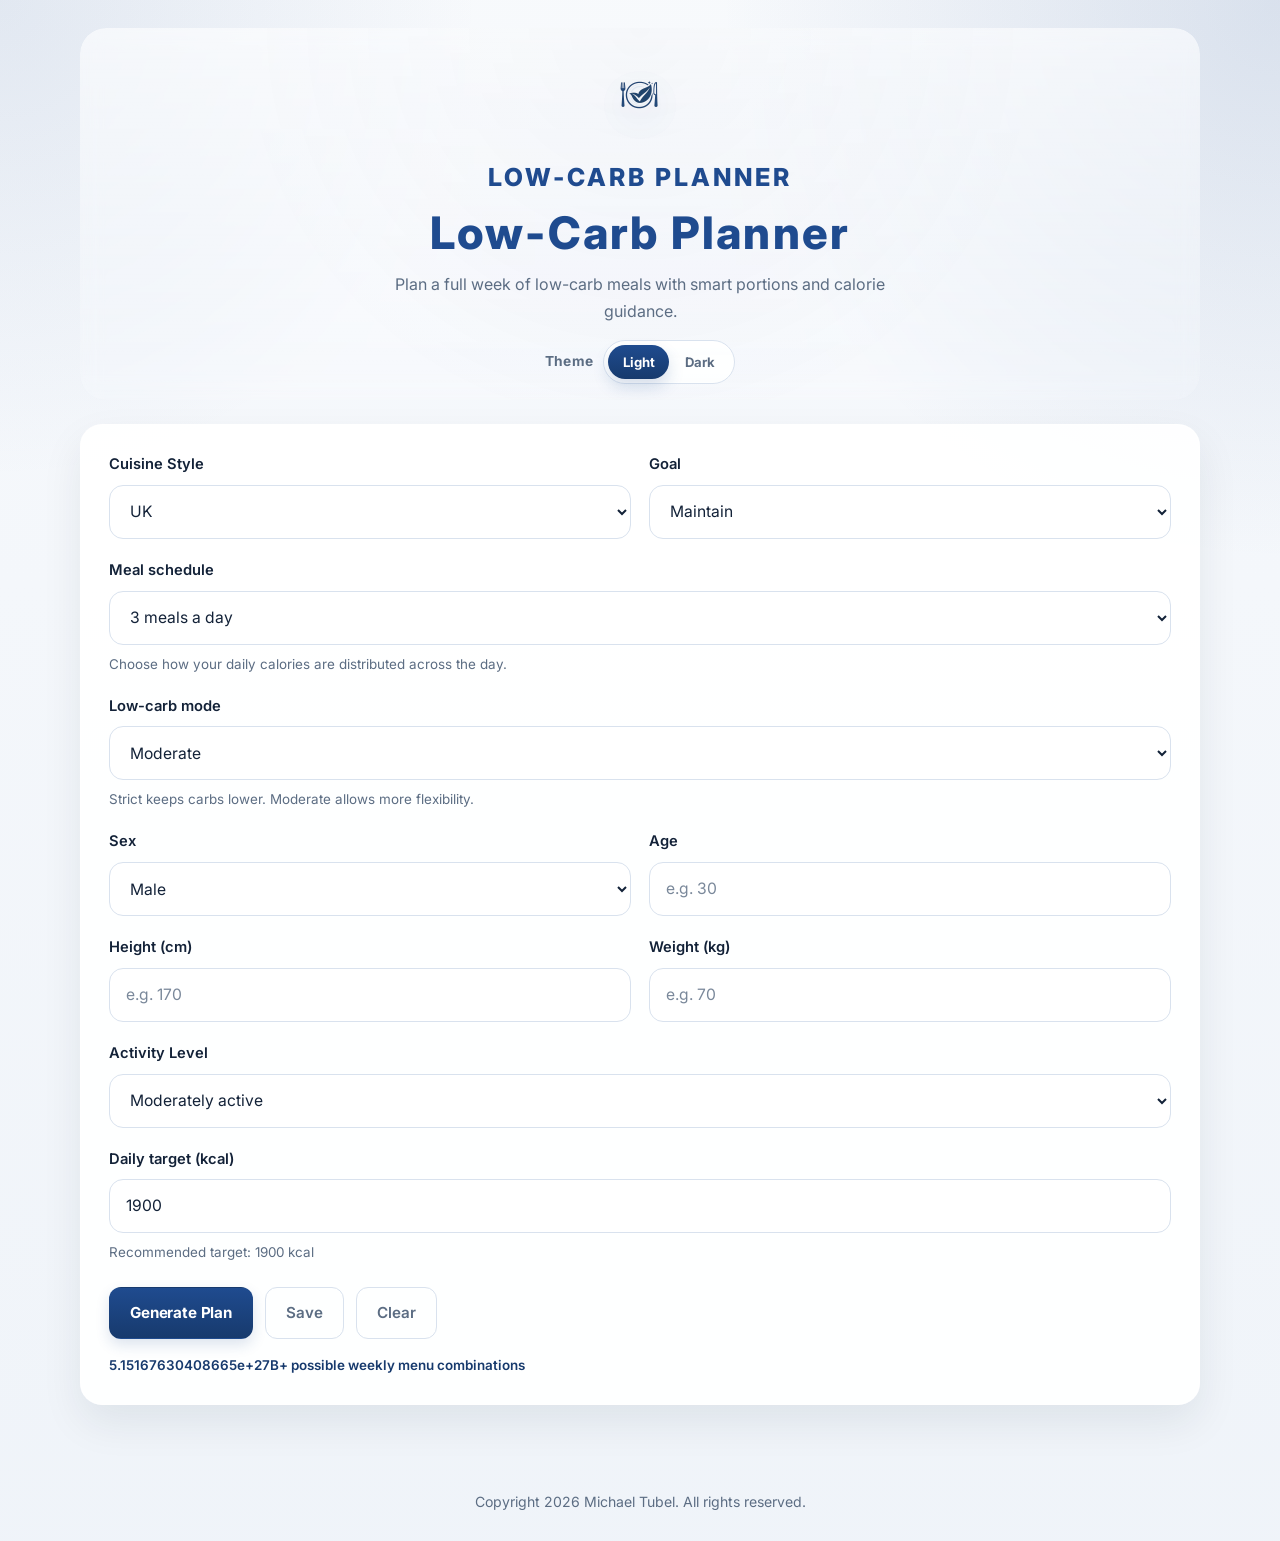
==== mobile ios/index.html @ a3f5cb7c "Add iOS-friendly PWA support and install guidance" ====
<!doctype html>
<html lang="en">
<head>
  <meta charset="UTF-8">
  <meta name="viewport" content="width=device-width, initial-scale=1.0, viewport-fit=cover">
  <title>Low-Carb Weekly Planner</title>

  <!-- PWA Manifest -->
  <link rel="manifest" href="manifest.json">
  <meta name="theme-color" content="#1f4b8f">

  <!-- iOS PWA Support -->
  <meta name="apple-mobile-web-app-capable" content="yes">
  <meta name="apple-mobile-web-app-status-bar-style" content="black-translucent">
  <meta name="apple-mobile-web-app-title" content="LC Planner">
  <link rel="apple-touch-icon" href="icon.png">
  <link rel="preconnect" href="https://fonts.googleapis.com">
  <link rel="preconnect" href="https://fonts.gstatic.com" crossorigin>
  <link href="https://fonts.googleapis.com/css2?family=Inter:wght@400;500;600;700;800&display=swap" rel="stylesheet">
  <link rel="stylesheet" href="styles.css">
</head>
<body>
  <main class="app-shell">
    <header class="hero">
      <p class="eyebrow">
        <img src="icon.png" alt="Planner icon" class="eyebrow-icon">
        <span>Low-Carb Planner</span>
      </p>
      <h1></h1>
      <p class="subtitle">
        Plan a full week of low-carb meals with smart portions and calorie guidance.
      </p>

      <div class="theme-toggle" role="group" aria-label="Theme">
        <span class="theme-toggle-label">Theme</span>
        <button id="themeToggle" type="button" class="theme-toggle-btn" aria-pressed="false">
          <span class="theme-toggle-track">
            <span class="theme-toggle-option theme-light">Light</span>
            <span class="theme-toggle-option theme-dark">Dark</span>
            <span class="theme-toggle-thumb" aria-hidden="true"></span>
          </span>
        </button>
      </div>

    </header>

    <section class="controls" aria-label="Planner controls">
      <div class="controls-row">
        <div class="field-group">
          <label for="country">Cuisine Style</label>
          <select id="country" name="country">
            <option value="Australia">Australia</option>
            <option value="Canada">Canada</option>
            <option value="China">China</option>
            <option value="India">India</option>
            <option value="Japan">Japan</option>
            <option value="Korean">Korean</option>
            <option value="Mediterranean">Mediterranean</option>
            <option value="Philippines">Philippines</option>
            <option value="US">US</option>
            <option value="UK" selected>UK</option>
          </select>
        </div>

        <div class="field-group">
          <label for="goal">Goal</label>
          <select id="goal" name="goal">
            <option value="Lose weight">Lose weight</option>
            <option value="Maintain" selected>Maintain</option>
            <option value="Gain muscle">Gain muscle</option>
          </select>
        </div>
      </div>



      <div class="controls-row single-column">
        <div class="field-group">
          <label for="mealSchedule">Meal schedule</label>
          <select id="mealSchedule" name="mealSchedule">
            <option value="3" selected>3 meals a day</option>
            <option value="2">2 meals a day</option>
            <option value="1">OMAD (1 meal a day)</option>
          </select>
          <p class="hint" id="mealScheduleHint">Choose how your daily calories are distributed across the day.</p>
        </div>
      </div>

      <div class="controls-row single-column">
        <div class="field-group">
          <label for="carbMode">Low-carb mode</label>
          <select id="carbMode" name="carbMode">
            <option value="strict">Strict</option>
            <option value="moderate" selected>Moderate</option>
          </select>
          <p class="hint" id="carbModeHint">Strict keeps carbs lower. Moderate allows more flexibility.</p>
        </div>
      </div>


      <div class="controls-row">
        <div class="field-group">
          <label for="sex">Sex</label>
          <select id="sex" name="sex">
            <option value="male">Male</option>
            <option value="female">Female</option>
          </select>
        </div>

        <div class="field-group">
          <label for="age">Age</label>
          <input id="age" name="age" type="number" min="15" max="80" step="1" placeholder="e.g. 30">
        </div>
      </div>

      <div class="controls-row">
        <div class="field-group">
          <label for="height">Height (cm)</label>
          <input id="height" name="height" type="number" min="120" max="230" step="1" placeholder="e.g. 170">
        </div>

        <div class="field-group">
          <label for="weight">Weight (kg)</label>
          <input id="weight" name="weight" type="number" min="35" max="250" step="0.1" placeholder="e.g. 70">
        </div>
      </div>

      <div class="controls-row single-column">
        <div class="field-group">
          <label for="activity">Activity Level</label>
          <select id="activity" name="activity">
            <option value="1.2">Sedentary</option>
            <option value="1.375">Lightly active</option>
            <option value="1.55" selected>Moderately active</option>
            <option value="1.725">Very active</option>
          </select>
        </div>
      </div>

      <div id="bmiResult" class="bmi-result hidden" aria-live="polite"></div>

      <div class="controls-row single-column">
        <div class="field-group">
          <label for="dailyTarget">Daily target (kcal)</label>
          <input
            id="dailyTarget"
            name="dailyTarget"
            type="number"
            min="1000"
            max="3500"
            step="10"
            placeholder="Auto-calculated based on your goal"
          >
          <p class="hint" id="recommendedTargetText">We’ll suggest a calorie target based on your goal.</p>
        </div>
      </div>

      <div class="button-row">
        <button id="generateBtn" type="button">Generate Plan</button>
        <button id="savePrefBtn" type="button" class="secondary">Save</button>
        <button id="clearPrefBtn" type="button" class="secondary">Clear</button>
      </div>
      <p class="hint plan-count-hint" id="planCountHint">100+ possible weekly menu combinations</p>
    </section>

    <div class="day-filter hidden" id="dayFilter">
      <button class="filter-btn active" data-day="All">All Week</button>
      <button class="filter-btn" data-day="Monday">Mon</button>
      <button class="filter-btn" data-day="Tuesday">Tue</button>
      <button class="filter-btn" data-day="Wednesday">Wed</button>
      <button class="filter-btn" data-day="Thursday">Thu</button>
      <button class="filter-btn" data-day="Friday">Fri</button>
      <button class="filter-btn" data-day="Saturday">Sat</button>
      <button class="filter-btn" data-day="Sunday">Sun</button>
    </div>

    <section id="summary" class="summary hidden" aria-live="polite"></section>

    <section id="macroSummary" class="macro-summary hidden" aria-live="polite"></section>
    <div id="printArea">
      <section id="planOutput" class="plan-grid"></section>
      <section id="groceryOutput" class="grocery hidden"></section>
    </div>
  </main>

  <footer class="site-footer">
    <p>Copyright 2026 Michael Tubel. All rights reserved.</p>
  </footer>

  <script src="app.js"></script>
  <script>
    if ('serviceWorker' in navigator) {
      window.addEventListener('load', () => {
        navigator.serviceWorker.register('./service-worker.js')
          .catch(err => console.warn('SW registration failed:', err));
      });
    }
  </script>
</body>
</html>
---- mobile ios/styles.css ----
:root {
  --bg: #f4f7fb;
  --bg-soft: #edf2f8;
  --surface: #ffffff;
  --surface-muted: #f7f9fc;
  --ink: #132238;
  --muted: #5c6d83;
  --muted-2: #7a889a;
  --line: #d9e2ee;
  --line-strong: #c8d5e4;
  --accent: #1f4b8f;
  --accent-strong: #173a6d;
  --accent-soft: #eef4ff;
  --shadow-sm: 0 8px 22px rgba(19, 34, 56, 0.05);
  --shadow-md: 0 18px 42px rgba(19, 34, 56, 0.08);
  --radius-lg: 22px;
  --radius-md: 16px;
  --radius-sm: 12px;
  --meal-breakfast-accent: #b5842c;
  --meal-lunch-accent: #2c7a58;
  --meal-dinner-accent: #355f9d;
}


:root[data-theme="dark"] {
  --bg: #0d1522;
  --bg-soft: #152033;
  --surface: #132033;
  --surface-muted: #19283d;
  --ink: #edf3ff;
  --muted: #9fb0c8;
  --muted-2: #7e90a9;
  --line: #273650;
  --line-strong: #354867;
  --accent: #7daeff;
  --accent-strong: #5f96ef;
  --accent-soft: #182742;
  --shadow-sm: 0 10px 24px rgba(0, 0, 0, 0.28);
  --shadow-md: 0 20px 48px rgba(0, 0, 0, 0.34);
  --meal-breakfast-accent: #d7a448;
  --meal-lunch-accent: #4fb48a;
  --meal-dinner-accent: #7daeff;
}

* {
  box-sizing: border-box;
}

html {
  scroll-behavior: smooth;
}

body {
  margin: 0;
  min-height: 100vh;
  font-family: "Inter", sans-serif;
  color: var(--ink);
  background:
    radial-gradient(circle at top left, color-mix(in srgb, var(--accent) 10%, transparent), transparent 24%),
    radial-gradient(circle at top right, color-mix(in srgb, var(--accent) 14%, transparent), transparent 28%),
    linear-gradient(180deg, color-mix(in srgb, var(--bg) 70%, white 30%) 0%, var(--bg) 38%, color-mix(in srgb, var(--bg-soft) 65%, var(--bg) 35%) 100%);
  line-height: 1.55;
  transition: background-color 180ms ease, color 180ms ease;
}

.app-shell {
  width: min(1120px, calc(100vw - 32px));
  margin: 28px auto 40px;
}

.hero {
  position: relative;
  overflow: hidden;
  padding: 22px 14px 16px;
  margin-bottom: 24px;
  text-align: center;
  border-radius: 26px;
  backdrop-filter: saturate(115%) blur(10px);
  -webkit-backdrop-filter: saturate(115%) blur(10px);
}

.hero::before {
  content: "";
  position: absolute;
  inset: 0;
  border-radius: inherit;
  background:
    linear-gradient(180deg, rgba(255, 255, 255, 0.62), rgba(255, 255, 255, 0.18)),
    radial-gradient(circle at top center, rgba(31, 75, 143, 0.08), transparent 60%);
  pointer-events: none;
}

.hero > * {
  position: relative;
  z-index: 1;
}

.eyebrow {
  display: inline-flex;
  flex-direction: column;
  align-items: center;
  justify-content: center;
  gap: 12px;
  margin: 0 0 14px;
  letter-spacing: 0.12em;
  text-transform: uppercase;
  font-size: clamp(1.05rem, 2.4vw, 1.55rem);
  font-weight: 800;
  color: var(--accent);
}

.eyebrow-icon {
  width: 96px;
  height: 96px;
  padding: 0;
  object-fit: contain;
  opacity: 0.96;
  filter: drop-shadow(0 10px 20px rgba(31, 75, 143, 0.14));
}

.hero h1 {
  margin: 0;
  font-size: clamp(1.95rem, 3.8vw, 2.8rem);
  line-height: 1.04;
  font-weight: 800;
  letter-spacing: 0.05em;
  color: var(--accent);
}

.subtitle {
  margin: 14px auto 0;
  max-width: 54ch;
  font-size: 1rem;
  color: var(--muted);
  line-height: 1.66;
  text-align: center;
}

.controls,
.grocery,
.day-card,
.summary {
  background: rgba(255, 255, 255, 0.92);
  border: 1px solid rgba(255, 255, 255, 0.82);
  box-shadow: var(--shadow-md);
}

.controls {
  display: flex;
  flex-direction: column;
  gap: 20px;
  padding: 28px;
  border-radius: var(--radius-lg);
}

.controls-row {
  display: grid;
  grid-template-columns: repeat(2, minmax(0, 1fr));
  gap: 18px;
}

.controls-row.single-column {
  grid-template-columns: 1fr;
}

.field-group {
  display: flex;
  flex-direction: column;
  gap: 9px;
}

label {
  font-size: 0.92rem;
  font-weight: 600;
  color: var(--ink);
}

input,
select,
button {
  font: inherit;
}

input,
select {
  width: 100%;
  min-height: 54px;
  padding: 0 16px;
  border-radius: 14px;
  border: 1px solid var(--line);
  background: var(--surface);
  color: var(--ink);
  font-size: 0.98rem;
  transition: border-color 140ms ease, box-shadow 140ms ease, background-color 140ms ease;
}

input::placeholder {
  color: var(--muted-2);
}

input:hover,
select:hover {
  border-color: var(--line-strong);
}

input:focus,
select:focus,
button:focus-visible {
  outline: none;
  border-color: rgba(31, 75, 143, 0.46);
  box-shadow: 0 0 0 4px rgba(31, 75, 143, 0.11);
}

.hint {
  margin: 0;
  font-size: 0.84rem;
  color: var(--muted);
}

.plan-count-hint {
  margin-top: -4px;
  font-weight: 600;
  color: var(--accent-strong);
}

.button-row {
  display: flex;
  flex-wrap: wrap;
  gap: 12px;
  padding-top: 4px;
}

button {
  min-height: 52px;
  padding: 0 20px;
  border-radius: 12px;
  border: 1px solid transparent;
  background: var(--accent);
  color: #fff;
  font-size: 0.95rem;
  font-weight: 600;
  cursor: pointer;
  box-shadow: 0 6px 14px rgba(31, 75, 143, 0.15);
  transition: transform 140ms ease, box-shadow 140ms ease, opacity 140ms ease, background-color 140ms ease;
}

#generateBtn {
  font-weight: 700;
  letter-spacing: -0.01em;
  background: linear-gradient(180deg, var(--accent), var(--accent-strong));
}

button:hover:not(:disabled) {
  transform: translateY(-1px);
  box-shadow: 0 10px 18px rgba(31, 75, 143, 0.18);
}

button:disabled {
  opacity: 0.45;
  cursor: not-allowed;
  box-shadow: none;
}

button.secondary {
  background: transparent;
  border: 1px solid var(--line);
  color: var(--muted);
  box-shadow: none;
}

button.secondary:hover:not(:disabled) {
  border-color: var(--accent);
  color: var(--accent);
  background: var(--accent-soft);
  box-shadow: none;
}

.summary {
  margin-top: 24px;
  padding: 14px 18px;
  border-radius: 16px;
  color: var(--accent-strong);
  font-size: 0.94rem;
  font-weight: 600;
}

.plan-grid {
  margin-top: 24px;
  display: grid;
  grid-template-columns: repeat(auto-fit, minmax(300px, 1fr));
  gap: 18px;
}

.day-card {
  position: relative;
  overflow: hidden;
  display: flex;
  flex-direction: column;
  gap: 14px;
  padding: 24px;
  border-radius: var(--radius-lg);
}

.day-card::before {
  content: "";
  position: absolute;
  inset: 0 auto 0 0;
  width: 4px;
  background: linear-gradient(180deg, rgba(31, 75, 143, 0.9), rgba(31, 75, 143, 0.22));
}

.day-card h3 {
  margin: 0;
  padding-right: 18px;
  font-size: clamp(1.35rem, 2vw, 1.65rem);
  line-height: 1.18;
  letter-spacing: -0.03em;
  font-weight: 700;
}

.meal-block {
  position: relative;
  margin: 0;
  padding: 16px;
  border: 1px solid var(--line);
  border-radius: 18px;
  background: #ffffff;
  box-shadow: 0 1px 0 rgba(255, 255, 255, 0.75);
}

.meal-block::before {
  content: "";
  position: absolute;
  inset: 0 0 auto 0;
  height: 3px;
  border-radius: 18px 18px 0 0;
  background: var(--line-strong);
}

.meal-block.breakfast {
  background: linear-gradient(180deg, rgba(245, 238, 220, 0.44), rgba(255, 255, 255, 0.98) 52%);
}

.meal-block.lunch {
  background: linear-gradient(180deg, rgba(225, 242, 233, 0.5), rgba(255, 255, 255, 0.98) 52%);
}

.meal-block.dinner {
  background: linear-gradient(180deg, rgba(230, 238, 252, 0.55), rgba(255, 255, 255, 0.98) 52%);
}

.meal-block.breakfast::before {
  background: var(--meal-breakfast-accent);
}

.meal-block.lunch::before {
  background: var(--meal-lunch-accent);
}

.meal-block.dinner::before {
  background: var(--meal-dinner-accent);
}

.meal-header {
  display: flex;
  align-items: center;
  gap: 12px;
  margin-bottom: 10px;
  font-size: 1rem;
  font-weight: 700;
  letter-spacing: -0.01em;
}



.meal-name {
  margin: 0;
  font-size: 1rem;
  line-height: 1.65;
  color: var(--ink);
}

.meal-meta {
  margin-top: 12px;
  display: flex;
  flex-wrap: wrap;
  gap: 8px;
}

.meta-pill {
  display: inline-flex;
  align-items: center;
  min-height: 34px;
  padding: 0 12px;
  border-radius: 999px;
  background: rgba(243, 246, 251, 0.92);
  color: var(--muted);
  font-size: 0.83rem;
  font-weight: 600;
  letter-spacing: -0.01em;
  border: 1px solid rgba(217, 226, 238, 0.75);
}

.daily-total {
  margin-top: 2px;
  padding: 16px 18px;
  border-radius: 18px;
  border: 1px solid var(--line);
  background: linear-gradient(180deg, rgba(255,255,255,0.98), rgba(238,244,255,0.68));
}

.daily-total-value {
  margin: 0;
  font-size: 1.05rem;
  font-weight: 800;
  letter-spacing: -0.02em;
}

.daily-total-status {
  margin: 6px 0 0;
  font-size: 0.84rem;
  font-weight: 600;
}

.daily-total-status.within {
  color: #1f6b45;
}

.daily-total-status.over {
  color: #9b4f18;
}

.grocery {
  margin-top: 28px;
  padding: 22px;
  border-radius: var(--radius-lg);
}

.grocery h2 {
  margin: 0 0 16px;
  font-size: clamp(1.4rem, 2vw, 1.7rem);
  line-height: 1.2;
  letter-spacing: -0.02em;
}

.grocery-grid {
  display: grid;
  grid-template-columns: repeat(auto-fit, minmax(200px, 1fr));
  gap: 18px;
}

.grocery-col {
  padding: 16px;
  border: 1px solid var(--line);
  border-radius: var(--radius-md);
  background: var(--surface-muted);
}

.grocery-col h3 {
  margin: 0 0 10px;
  font-size: 1rem;
  font-weight: 700;
  letter-spacing: -0.01em;
}

.grocery-col ul {
  margin: 0;
  padding-left: 1.05rem;
  color: var(--muted);
  font-size: 0.93rem;
  line-height: 1.72;
}

.hidden {
  display: none;
}

.day-filter {
  display: flex;
  flex-wrap: wrap;
  gap: 8px;
  padding: 16px 0 4px;
  margin: 0 0 8px;
}

.filter-btn {
  padding: 8px 16px;
  min-height: auto;
  border: 1px solid var(--line-strong);
  border-radius: 999px;
  background: var(--surface);
  color: var(--muted);
  font-size: 0.85rem;
  font-weight: 600;
  cursor: pointer;
  box-shadow: none;
}

.filter-btn:hover {
  border-color: var(--accent);
  color: var(--accent);
  background: var(--accent-soft);
}

.filter-btn.active {
  background: var(--accent);
  border-color: var(--accent);
  color: #fff;
  box-shadow: 0 2px 8px rgba(31, 75, 143, 0.18);
}

.day-card-header {
  display: flex;
  align-items: center;
  justify-content: space-between;
  margin-bottom: 12px;
}

.day-card-header h3 {
  margin: 0;
}

.regen-btn {
  min-height: auto;
  padding: 7px 13px;
  border: 1px solid var(--line-strong);
  border-radius: 999px;
  background: var(--surface);
  color: var(--muted);
  font-size: 0.78rem;
  font-weight: 600;
  cursor: pointer;
  white-space: nowrap;
  box-shadow: none;
}

.regen-btn:hover {
  border-color: var(--accent);
  color: var(--accent);
  background: var(--accent-soft);
}

.grocery-add-row {
  display: flex;
  gap: 6px;
  margin-top: 10px;
}

.grocery-add-input {
  flex: 1;
  padding: 10px 12px;
  min-height: 40px;
  border: 1px solid var(--line-strong);
  border-radius: 10px;
  font-family: inherit;
  font-size: 0.83rem;
  color: var(--ink);
  background: var(--surface);
  outline: none;
}

.grocery-add-input:focus {
  border-color: var(--accent);
}

.grocery-add-btn {
  min-height: 40px;
  padding: 0 12px;
  border: 1px solid var(--accent);
  border-radius: 10px;
  background: var(--accent);
  color: #fff;
  font-size: 0.83rem;
  font-weight: 600;
  cursor: pointer;
}

.grocery-add-btn:hover {
  background: var(--accent-strong);
  border-color: var(--accent-strong);
}

@media print {
  body {
    background: #fff;
  }

  .hero,
  .controls,
  .day-filter,
  #summary,
  .regen-btn,
  .grocery-add-row {
    display: none !important;
  }

  .app-shell {
    width: 100%;
    max-width: 100%;
    padding: 0;
    box-shadow: none;
  }

  #printArea {
    display: block;
  }

  .plan-grid {
    display: grid;
    grid-template-columns: repeat(2, 1fr);
    gap: 12px;
  }

  .day-card {
    break-inside: avoid;
    box-shadow: none;
    border: 1px solid #ccc;
    border-radius: 8px;
    padding: 12px;
  }

  .grocery {
    display: block !important;
    box-shadow: none;
    border: 1px solid #ccc;
  }

  .grocery-grid {
    display: grid;
    grid-template-columns: repeat(2, 1fr);
    gap: 12px;
  }

  a,
  button {
    display: none !important;
  }
}

@media (max-width: 1024px) {
  .app-shell {
    width: min(100vw - 24px, 1080px);
  }

  .plan-grid {
    grid-template-columns: repeat(auto-fit, minmax(280px, 1fr));
  }
}

@media (max-width: 820px) {
  .app-shell {
    margin: 18px auto 30px;
  }

  .controls-row {
    grid-template-columns: 1fr;
  }
}

@media (max-width: 640px) {
  body {
    line-height: 1.5;
  }

  .app-shell {
    width: min(100vw - 16px, 100%);
    margin: 12px auto 22px;
  }

  .hero {
    padding: 18px 10px 14px;
    margin-bottom: 20px;
  }

  .eyebrow {
    gap: 10px;
    margin-bottom: 10px;
    font-size: 1rem;
  }

  .eyebrow-icon {
    width: 72px;
    height: 72px;
  }

  .hero h1 {
    font-size: 1.9rem;
    letter-spacing: 0.04em;
  }

  .subtitle {
    margin-top: 12px;
    font-size: 0.95rem;
  }

  .controls,
  .day-card,
  .grocery {
    padding: 18px;
    border-radius: 20px;
  }

  .button-row {
    display: grid;
    grid-template-columns: 1fr;
  }

  .button-row button {
    width: 100%;
  }

  .plan-grid,
  .grocery-grid {
    grid-template-columns: 1fr;
    gap: 14px;
  }

  .meal-block {
    padding: 15px 14px 14px;
    border-radius: 16px;
  }

  .meal-header {
    gap: 9px;
    margin-bottom: 8px;
    font-size: 0.95rem;
  }



  .meal-name {
    font-size: 0.96rem;
  }

  .meta-pill {
    font-size: 0.79rem;
  }

  .daily-total {
    padding: 13px 14px;
  }
}

/* Calculator fields */
input[type="number"]::-webkit-outer-spin-button,
input[type="number"]::-webkit-inner-spin-button {
  margin: 0;
}

button,
input,
select {
  -webkit-tap-highlight-color: transparent;
}

.summary.hidden,
.grocery.hidden,
.day-filter.hidden {
  display: none;
}

@media (max-width: 640px) {
  .summary {
    font-size: 0.9rem;
    padding: 13px 14px;
  }

  .day-card-header {
    align-items: flex-start;
    gap: 10px;
  }

  .regen-btn {
    padding-inline: 11px;
  }
}

.macro-summary {
  margin-top: 16px;
  display: grid;
  grid-template-columns: repeat(4, minmax(0, 1fr));
  gap: 12px;
}

.macro-card {
  padding: 16px;
  border-radius: var(--radius-md);
  background: rgba(255, 255, 255, 0.92);
  border: 1px solid rgba(255, 255, 255, 0.82);
  box-shadow: var(--shadow-sm);
}

.macro-label {
  margin: 0 0 8px;
  font-size: 0.8rem;
  font-weight: 600;
  color: var(--muted);
  letter-spacing: 0.02em;
  text-transform: uppercase;
}

.macro-value {
  margin: 0;
  font-size: 1.15rem;
  font-weight: 800;
  color: var(--ink);
  letter-spacing: -0.02em;
}

.macro-subtext {
  margin: 6px 0 0;
  font-size: 0.84rem;
  color: var(--muted);
}

.meal-header {
  display: flex;
  align-items: center;
  gap: 12px;
  margin-bottom: 10px;
  font-size: 1rem;
  font-weight: 700;
  letter-spacing: -0.01em;
}

.meal-icon {
  display: inline-grid;
  place-items: center;
  width: 38px;
  height: 38px;
  flex: 0 0 38px;
  border-radius: 12px;
  border: 1px solid rgba(19, 34, 56, 0.08);
  background: rgba(255,255,255,0.86);
  box-shadow: inset 0 1px 0 rgba(255,255,255,0.9);
}

.meal-icon svg {
  width: 18px;
  height: 18px;
  stroke: currentColor;
  stroke-width: 2;
  stroke-linecap: round;
  stroke-linejoin: round;
  fill: none;
}

.meal-block.breakfast .meal-icon {
  color: var(--meal-breakfast-accent);
  background: rgba(181, 132, 44, 0.14);
  border-color: rgba(19, 34, 56, 0.06);
}

.meal-block.lunch .meal-icon {
  color: var(--meal-lunch-accent);
  background: rgba(44, 122, 88, 0.14);
  border-color: rgba(19, 34, 56, 0.06);
}

.meal-block.dinner .meal-icon {
  color: var(--meal-dinner-accent);
  background: rgba(53, 95, 157, 0.15);
  border-color: rgba(19, 34, 56, 0.06);
}

@media (max-width: 820px) {
  .macro-summary {
    grid-template-columns: repeat(2, minmax(0, 1fr));
  }
}

@media (max-width: 640px) {
  .macro-summary {
    grid-template-columns: 1fr 1fr;
    gap: 10px;
    margin-top: 14px;
  }

  .macro-card {
    padding: 14px;
  }

  .macro-value {
    font-size: 1.02rem;
  }
}


.schedule-note {
  margin: 2px 0 0;
  font-size: 0.84rem;
  color: var(--muted);
}

@media (max-width: 640px) {
  .schedule-note {
    font-size: 0.8rem;
  }
}


.theme-toggle {
  margin-top: 16px;
  display: inline-flex;
  align-items: center;
  gap: 10px;
}

.theme-toggle-label {
  font-size: 0.86rem;
  font-weight: 700;
  color: var(--muted);
  letter-spacing: 0.02em;
}

.theme-toggle-btn {
  min-height: auto;
  padding: 0;
  border: 0;
  background: transparent;
  box-shadow: none;
}

.theme-toggle-btn:hover:not(:disabled) {
  transform: none;
  box-shadow: none;
}

.theme-toggle-track {
  position: relative;
  display: grid;
  grid-template-columns: 1fr 1fr;
  align-items: center;
  width: 132px;
  padding: 4px;
  border-radius: 999px;
  border: 1px solid var(--line);
  background: color-mix(in srgb, var(--surface) 88%, transparent);
  box-shadow: inset 0 1px 0 rgba(255, 255, 255, 0.45);
}

.theme-toggle-option {
  position: relative;
  z-index: 1;
  display: inline-flex;
  justify-content: center;
  align-items: center;
  min-height: 34px;
  font-size: 0.82rem;
  font-weight: 700;
  color: var(--muted);
  transition: color 160ms ease;
}

.theme-toggle-thumb {
  position: absolute;
  top: 4px;
  left: 4px;
  width: calc(50% - 4px);
  height: calc(100% - 8px);
  border-radius: 999px;
  background: linear-gradient(180deg, var(--accent), var(--accent-strong));
  box-shadow: 0 8px 16px rgba(31, 75, 143, 0.18);
  transition: transform 180ms ease;
}

:root[data-theme="light"] .theme-light,
:root:not([data-theme="dark"]) .theme-light,
:root[data-theme="dark"] .theme-dark {
  color: #ffffff;
}

:root[data-theme="dark"] .theme-toggle-thumb {
  transform: translateX(100%);
  box-shadow: 0 10px 18px rgba(0, 0, 0, 0.28);
}

:root[data-theme="dark"] .theme-toggle-track {
  box-shadow: inset 0 1px 0 rgba(255, 255, 255, 0.03);
}

:root[data-theme="dark"] .controls,
:root[data-theme="dark"] .grocery,
:root[data-theme="dark"] .day-card,
:root[data-theme="dark"] .summary,
:root[data-theme="dark"] .macro-card,
:root[data-theme="dark"] .bmi-result {
  background: rgba(19, 32, 51, 0.92);
  border-color: rgba(125, 174, 255, 0.08);
}

:root[data-theme="dark"] .hero::before {
  background:
    linear-gradient(180deg, rgba(255, 255, 255, 0.03), rgba(255, 255, 255, 0.01)),
    radial-gradient(circle at top center, rgba(125, 174, 255, 0.12), transparent 60%);
}

:root[data-theme="dark"] .hero h1 {
  color: #dce9ff;
}

:root[data-theme="dark"] input,
:root[data-theme="dark"] select,
:root[data-theme="dark"] .filter-btn,
:root[data-theme="dark"] .regen-btn,
:root[data-theme="dark"] .grocery-add-input {
  background: var(--surface-muted);
  color: var(--ink);
  border-color: var(--line);
}

:root[data-theme="dark"] button.secondary {
  color: var(--ink);
  border-color: var(--line);
  background: transparent;
}

:root[data-theme="dark"] .meal-block {
  border-color: var(--line);
  box-shadow: none;
}

:root[data-theme="dark"] .meal-block.breakfast {
  background: linear-gradient(180deg, rgba(215, 164, 72, 0.12), rgba(25, 40, 61, 0.96) 54%);
}

:root[data-theme="dark"] .meal-block.lunch {
  background: linear-gradient(180deg, rgba(79, 180, 138, 0.12), rgba(25, 40, 61, 0.96) 54%);
}

:root[data-theme="dark"] .meal-block.dinner {
  background: linear-gradient(180deg, rgba(125, 174, 255, 0.12), rgba(25, 40, 61, 0.96) 54%);
}

:root[data-theme="dark"] .meal-icon {
  background: rgba(255, 255, 255, 0.04);
  border-color: rgba(125, 174, 255, 0.12);
  box-shadow: none;
}

:root[data-theme="dark"] .meal-block.breakfast .meal-icon {
  background: rgba(215, 164, 72, 0.14);
}

:root[data-theme="dark"] .meal-block.lunch .meal-icon {
  background: rgba(79, 180, 138, 0.14);
}

:root[data-theme="dark"] .meal-block.dinner .meal-icon {
  background: rgba(125, 174, 255, 0.16);
}

:root[data-theme="dark"] .meta-pill,
:root[data-theme="dark"] .daily-total {
  background: rgba(255, 255, 255, 0.04);
  border-color: rgba(125, 174, 255, 0.12);
  color: var(--ink);
}

.bmi-result {
  margin-top: -4px;
  padding: 14px 16px;
  border-radius: 16px;
  background: rgba(255, 255, 255, 0.92);
  border: 1px solid var(--line);
  color: var(--muted);
  box-shadow: var(--shadow-sm);
}

.bmi-result strong {
  color: var(--ink);
}

.bmi-value-row {
  display: flex;
  align-items: center;
  justify-content: space-between;
  gap: 12px;
  margin-bottom: 6px;
}

.bmi-title {
  font-size: 0.84rem;
  font-weight: 700;
  letter-spacing: 0.03em;
  text-transform: uppercase;
  color: var(--muted);
}

.bmi-value {
  font-size: 1.05rem;
  font-weight: 800;
  color: var(--ink);
}

.bmi-suggestion {
  margin: 0;
  font-size: 0.9rem;
  line-height: 1.55;
}

.bmi-result.underweight {
  border-color: rgba(213, 170, 74, 0.55);
}

.bmi-result.normal {
  border-color: rgba(79, 180, 138, 0.55);
}

.bmi-result.overweight {
  border-color: rgba(217, 140, 76, 0.6);
}

.bmi-result.obese {
  border-color: rgba(217, 76, 76, 0.62);
}

.site-footer {
  width: min(1120px, calc(100vw - 32px));
  margin: 0 auto 28px;
  padding: 6px 8px 0;
  text-align: center;
}

.site-footer p {
  margin: 0;
  color: var(--muted);
  font-size: 0.88rem;
}

@media (max-width: 820px) {
  .macro-summary {
    grid-template-columns: repeat(2, minmax(0, 1fr));
  }
}

@media (max-width: 640px) {
  .theme-toggle {
    margin-top: 14px;
  }

  .theme-toggle-track {
    width: 124px;
  }

  .theme-toggle-option {
    min-height: 32px;
    font-size: 0.78rem;
  }

  .summary {
    font-size: 0.9rem;
    padding: 13px 14px;
  }

  .day-card-header {
    align-items: flex-start;
    gap: 10px;
  }

  .regen-btn {
    padding-inline: 11px;
  }

  .macro-summary {
    grid-template-columns: 1fr 1fr;
    gap: 10px;
    margin-top: 14px;
  }

  .macro-card {
    padding: 14px;
  }

  .macro-value {
    font-size: 1.02rem;
  }

  .schedule-note {
    font-size: 0.8rem;
  }

  .bmi-result {
    padding: 13px 14px;
    border-radius: 14px;
  }

  .bmi-value-row {
    align-items: flex-start;
    flex-direction: column;
    gap: 4px;
    margin-bottom: 8px;
  }

  .bmi-suggestion {
    font-size: 0.86rem;
  }

  .site-footer {
    width: min(100vw - 16px, 100%);
    margin-bottom: 22px;
  }

  .site-footer p {
    font-size: 0.82rem;
  }
}
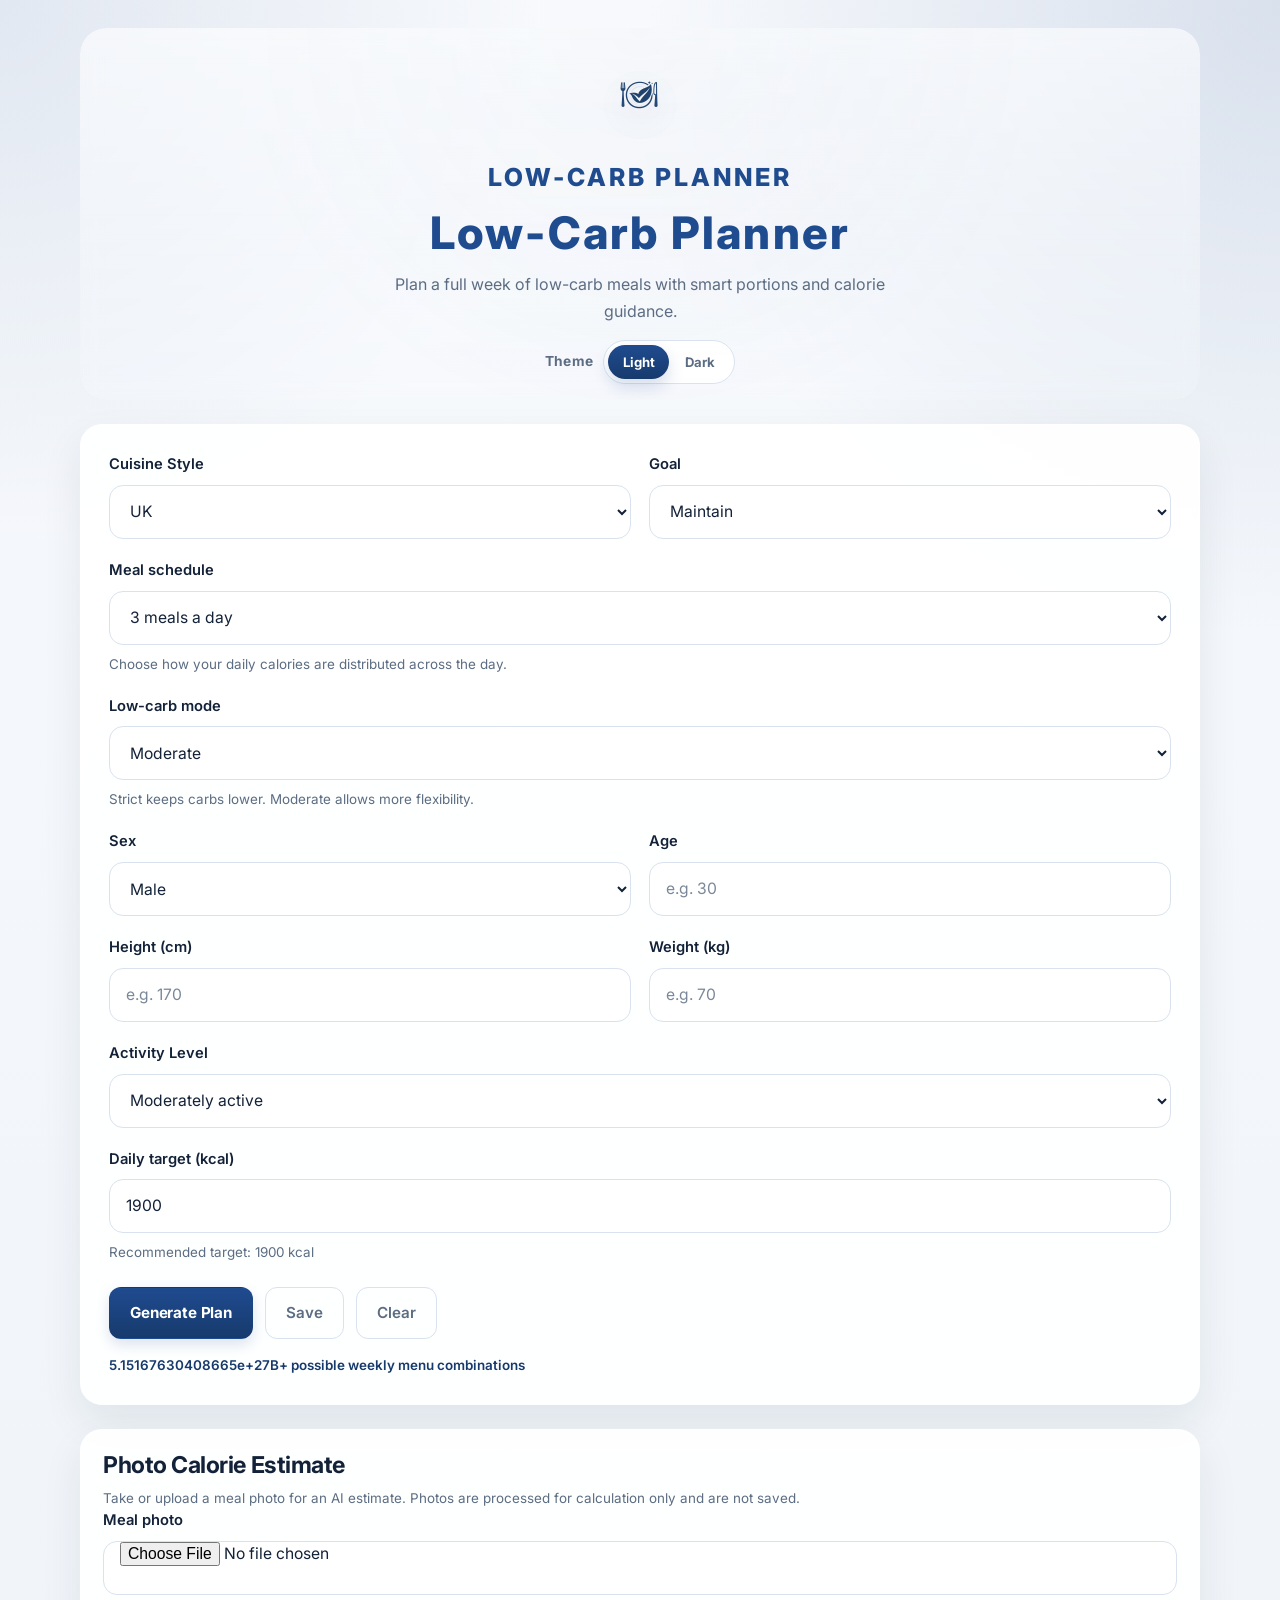
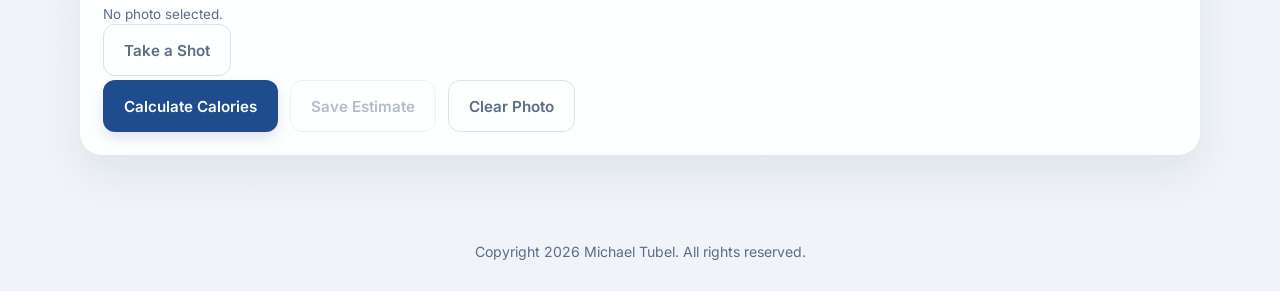
==== commit 0f4c18b4: "Add camera shot calorie estimate UI and analysis endpoint" ====
--- a/mobile ios/index.html
+++ b/mobile ios/index.html
@@ -163,6 +163,32 @@
       <p class="hint plan-count-hint" id="planCountHint">100+ possible weekly menu combinations</p>
     </section>
 
+    <section class="photo-calorie" aria-label="Photo calorie estimate">
+      <h3>Photo Calorie Estimate</h3>
+      <p class="hint">Take or upload a meal photo for an AI estimate. Photos are processed for calculation only and are not saved.</p>
+
+      <div class="controls-row single-column">
+        <div class="field-group">
+          <label for="mealPhotoInput">Meal photo</label>
+          <input id="mealPhotoInput" type="file" accept="image/*" capture="environment">
+          <p class="hint" id="photoFileHint">No photo selected.</p>
+        </div>
+      </div>
+
+      <div class="button-row photo-input-row">
+        <button id="takeShotBtn" type="button" class="secondary">Take a Shot</button>
+      </div>
+
+      <div class="button-row">
+        <button id="analyzePhotoBtn" type="button">Calculate Calories</button>
+        <button id="savePhotoEstimateBtn" type="button" class="secondary" disabled>Save Estimate</button>
+        <button id="clearPhotoBtn" type="button" class="secondary">Clear Photo</button>
+      </div>
+
+      <div id="photoEstimateResult" class="photo-estimate-result hidden" aria-live="polite"></div>
+      <div id="savedPhotoEstimates" class="saved-photo-estimates hidden"></div>
+    </section>
+
     <div class="day-filter hidden" id="dayFilter">
       <button class="filter-btn active" data-day="All">All Week</button>
       <button class="filter-btn" data-day="Monday">Mon</button>
--- a/mobile ios/styles.css
+++ b/mobile ios/styles.css
@@ -284,6 +284,75 @@
   font-weight: 600;
 }
 
+.photo-calorie {
+  margin-top: 24px;
+  padding: 22px;
+  border-radius: var(--radius-lg);
+  background: rgba(255, 255, 255, 0.92);
+  border: 1px solid rgba(255, 255, 255, 0.82);
+  box-shadow: var(--shadow-md);
+}
+
+.photo-calorie h3 {
+  margin: 0 0 8px;
+  font-size: clamp(1.2rem, 2vw, 1.45rem);
+  line-height: 1.2;
+  letter-spacing: -0.02em;
+}
+
+.photo-input-row {
+  padding-top: 0;
+}
+
+.photo-estimate-result {
+  margin-top: 14px;
+  padding: 12px 14px;
+  border-radius: 12px;
+  border: 1px solid var(--line);
+  background: #ffffff;
+  color: var(--ink);
+}
+
+.photo-estimate-result.error {
+  border-color: rgba(155, 79, 24, 0.35);
+  background: rgba(155, 79, 24, 0.08);
+}
+
+.photo-estimate-main {
+  margin: 0;
+  font-size: 1rem;
+  font-weight: 700;
+  color: var(--accent-strong);
+}
+
+.photo-estimate-detail {
+  margin: 8px 0 0;
+  color: var(--muted);
+  font-size: 0.88rem;
+  line-height: 1.55;
+}
+
+.saved-photo-estimates {
+  margin-top: 14px;
+  padding: 12px 14px;
+  border-radius: 12px;
+  border: 1px solid var(--line);
+  background: #ffffff;
+}
+
+.saved-photo-estimates h4 {
+  margin: 0 0 8px;
+  font-size: 0.98rem;
+}
+
+.saved-photo-estimates ul {
+  margin: 0;
+  padding-left: 1.1rem;
+  color: var(--muted);
+  font-size: 0.86rem;
+  line-height: 1.65;
+}
+
 .plan-grid {
   margin-top: 24px;
   display: grid;
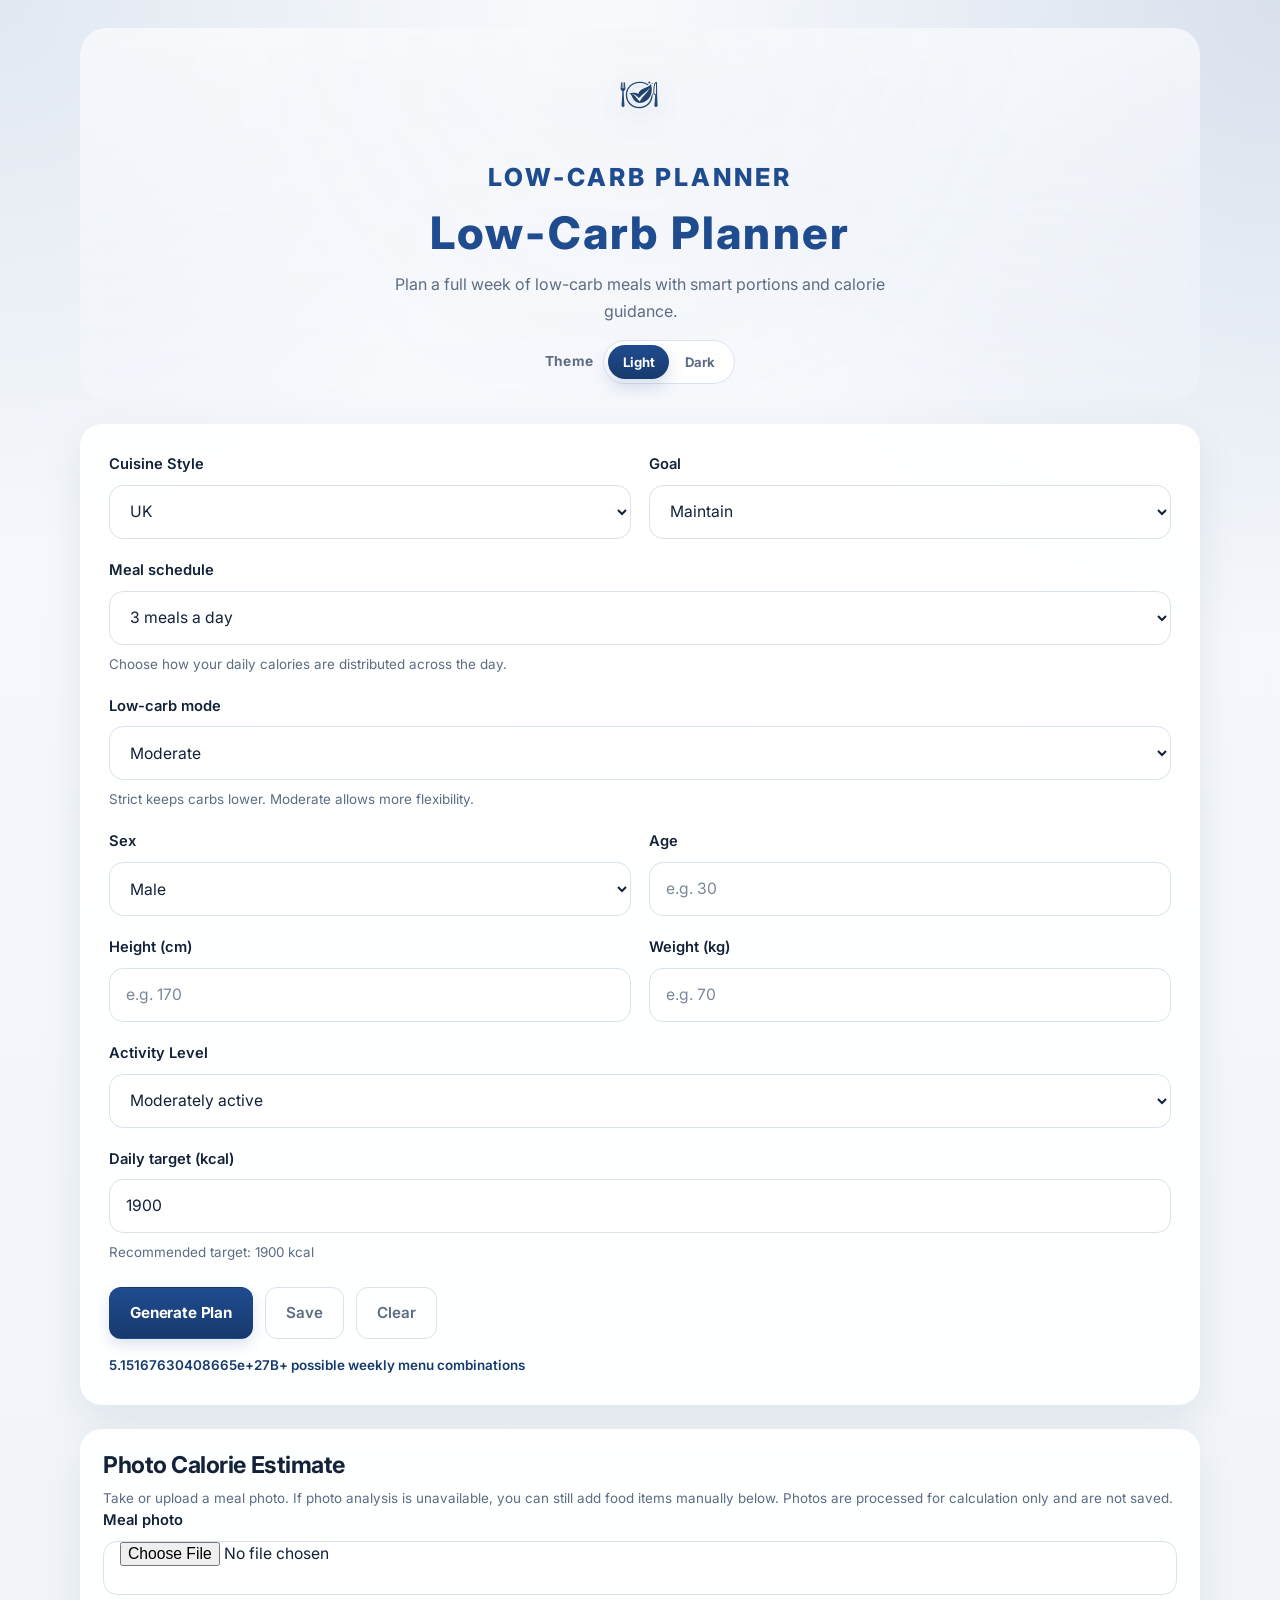
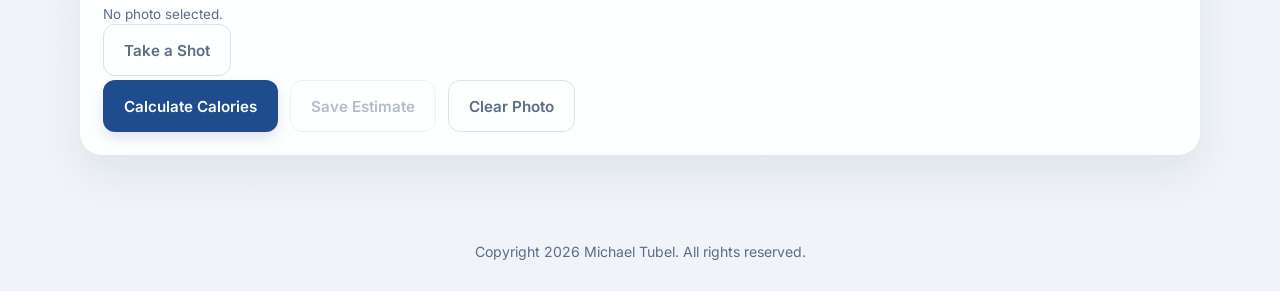
==== commit a27bfce2: "Improve camera fallback flow" ====
--- a/mobile ios/index.html
+++ b/mobile ios/index.html
@@ -165,7 +165,7 @@
 
     <section class="photo-calorie" aria-label="Photo calorie estimate">
       <h3>Photo Calorie Estimate</h3>
-      <p class="hint">Take or upload a meal photo for an AI estimate. Photos are processed for calculation only and are not saved.</p>
+      <p class="hint">Take or upload a meal photo. If photo analysis is unavailable, you can still add food items manually below. Photos are processed for calculation only and are not saved.</p>
 
       <div class="controls-row single-column">
         <div class="field-group">
@@ -187,6 +187,19 @@
 
       <div id="photoEstimateResult" class="photo-estimate-result hidden" aria-live="polite"></div>
       <div id="savedPhotoEstimates" class="saved-photo-estimates hidden"></div>
+
+      <div id="manualPhotoFallback" class="manual-photo-fallback hidden" aria-live="polite">
+        <p class="manual-fallback-title">Photo estimate unavailable. Add up to 10 food items, then tap Estimate From List.</p>
+        <div class="manual-fallback-row">
+          <input id="manualFoodInput" type="text" maxlength="60" placeholder="e.g. grilled chicken" aria-label="Food item">
+          <button id="addManualFoodBtn" type="button" class="secondary">Add Item</button>
+        </div>
+        <p class="hint" id="manualFoodHint">0/10 items added.</p>
+        <ul id="manualFoodList" class="manual-food-list"></ul>
+        <div class="button-row">
+          <button id="estimateManualBtn" type="button">Estimate From List</button>
+        </div>
+      </div>
     </section>
 
     <div class="day-filter hidden" id="dayFilter">
--- a/mobile ios/styles.css
+++ b/mobile ios/styles.css
@@ -332,6 +332,54 @@
   line-height: 1.55;
 }
 
+.manual-photo-fallback {
+  margin-top: 12px;
+  padding: 12px 14px;
+  border: 1px dashed var(--line-strong);
+  border-radius: 12px;
+  background: #ffffff;
+}
+
+.manual-fallback-title {
+  margin: 0 0 8px;
+  font-size: 0.9rem;
+  color: var(--ink);
+  font-weight: 600;
+}
+
+.manual-fallback-row {
+  display: grid;
+  grid-template-columns: 1fr auto;
+  gap: 8px;
+  margin-bottom: 8px;
+}
+
+.manual-fallback-row input {
+  min-height: 44px;
+}
+
+.manual-food-list {
+  margin: 8px 0 10px;
+  padding-left: 1.1rem;
+  color: var(--muted);
+  font-size: 0.9rem;
+}
+
+.manual-food-list li {
+  display: flex;
+  align-items: center;
+  justify-content: space-between;
+  gap: 8px;
+  margin-bottom: 5px;
+}
+
+.manual-food-remove {
+  min-height: auto;
+  padding: 4px 9px;
+  font-size: 0.75rem;
+  border-radius: 8px;
+}
+
 .saved-photo-estimates {
   margin-top: 14px;
   padding: 12px 14px;
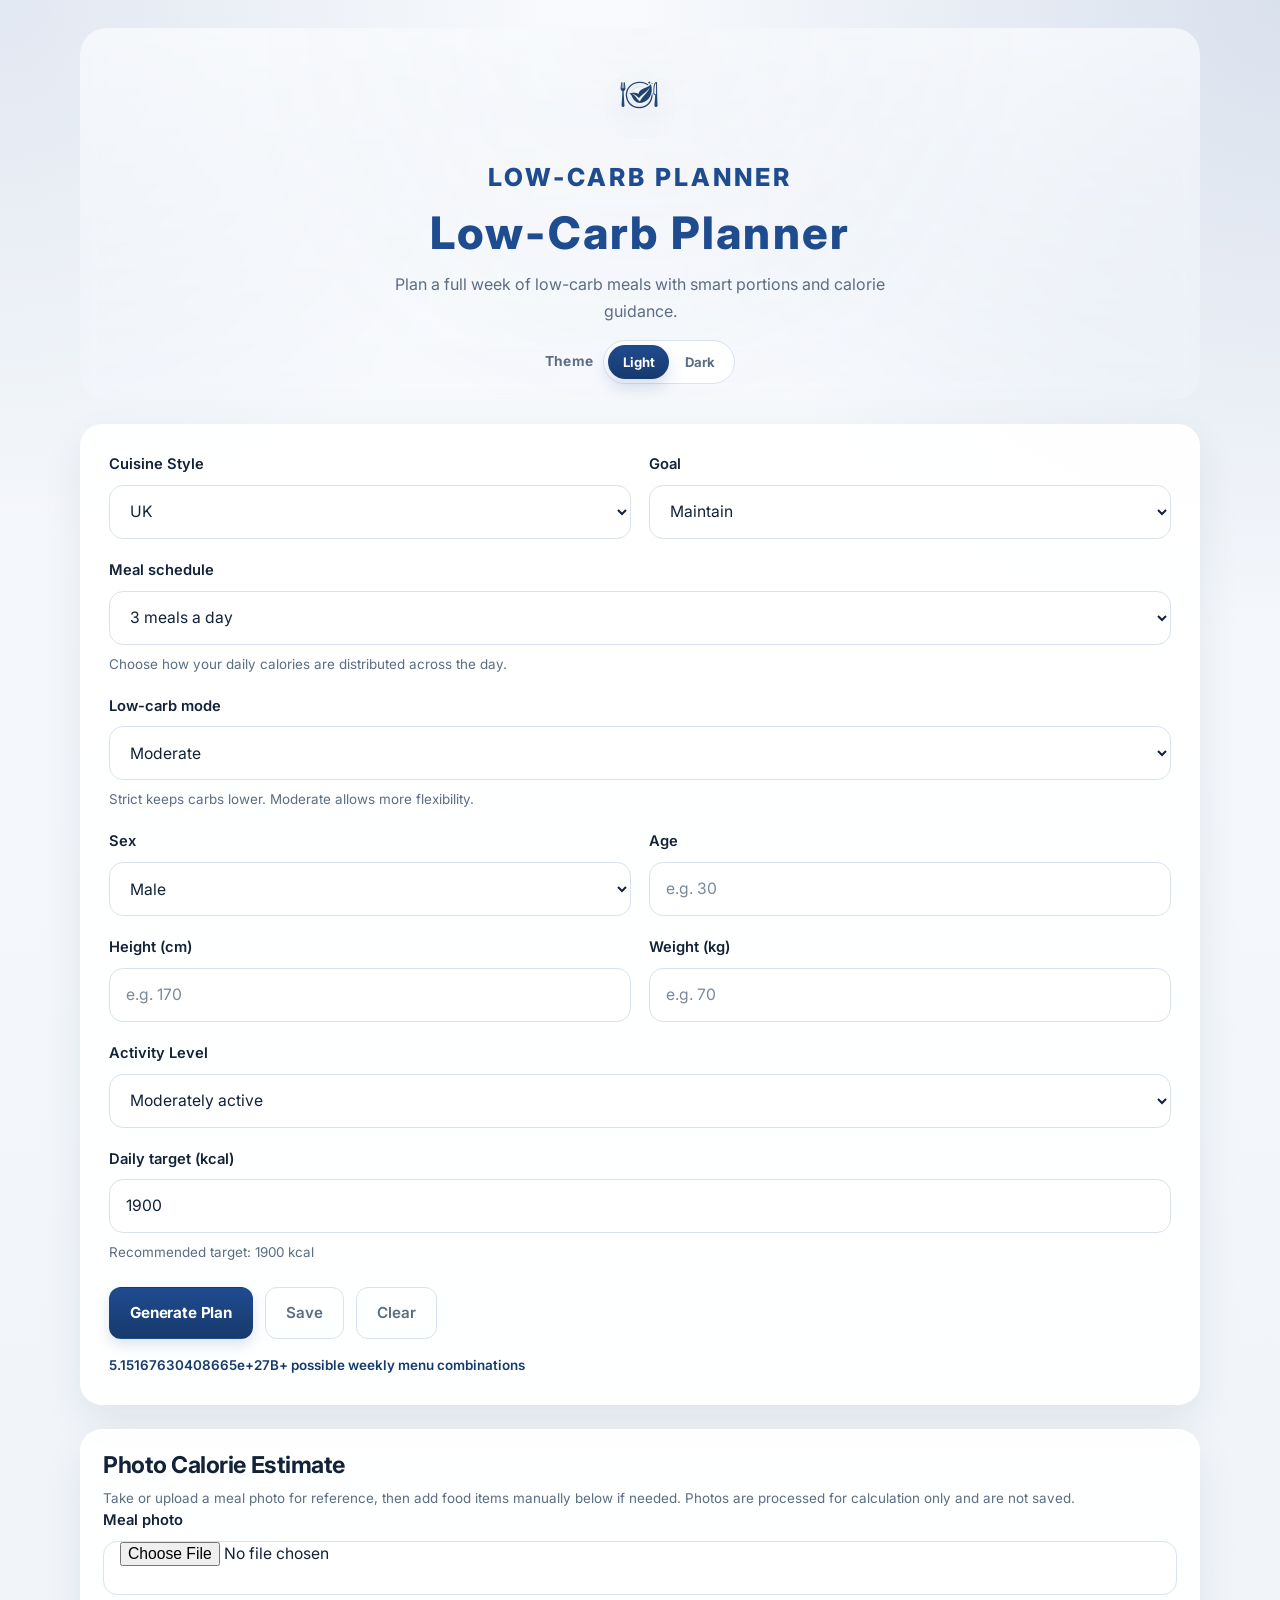
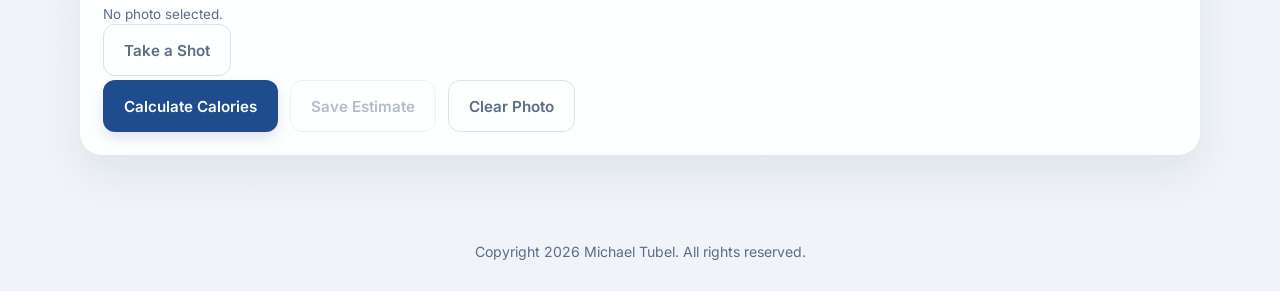
==== commit 06e2b079: "Clarify camera as reference flow" ====
--- a/mobile ios/index.html
+++ b/mobile ios/index.html
@@ -165,7 +165,7 @@
 
     <section class="photo-calorie" aria-label="Photo calorie estimate">
       <h3>Photo Calorie Estimate</h3>
-      <p class="hint">Take or upload a meal photo. If photo analysis is unavailable, you can still add food items manually below. Photos are processed for calculation only and are not saved.</p>
+      <p class="hint">Take or upload a meal photo for reference, then add food items manually below if needed. Photos are processed for calculation only and are not saved.</p>
 
       <div class="controls-row single-column">
         <div class="field-group">
@@ -189,7 +189,7 @@
       <div id="savedPhotoEstimates" class="saved-photo-estimates hidden"></div>
 
       <div id="manualPhotoFallback" class="manual-photo-fallback hidden" aria-live="polite">
-        <p class="manual-fallback-title">Photo estimate unavailable. Add up to 10 food items, then tap Estimate From List.</p>
+        <p class="manual-fallback-title">Use your photo as reference. Add up to 10 food items, then tap Estimate From List.</p>
         <div class="manual-fallback-row">
           <input id="manualFoodInput" type="text" maxlength="60" placeholder="e.g. grilled chicken" aria-label="Food item">
           <button id="addManualFoodBtn" type="button" class="secondary">Add Item</button>
